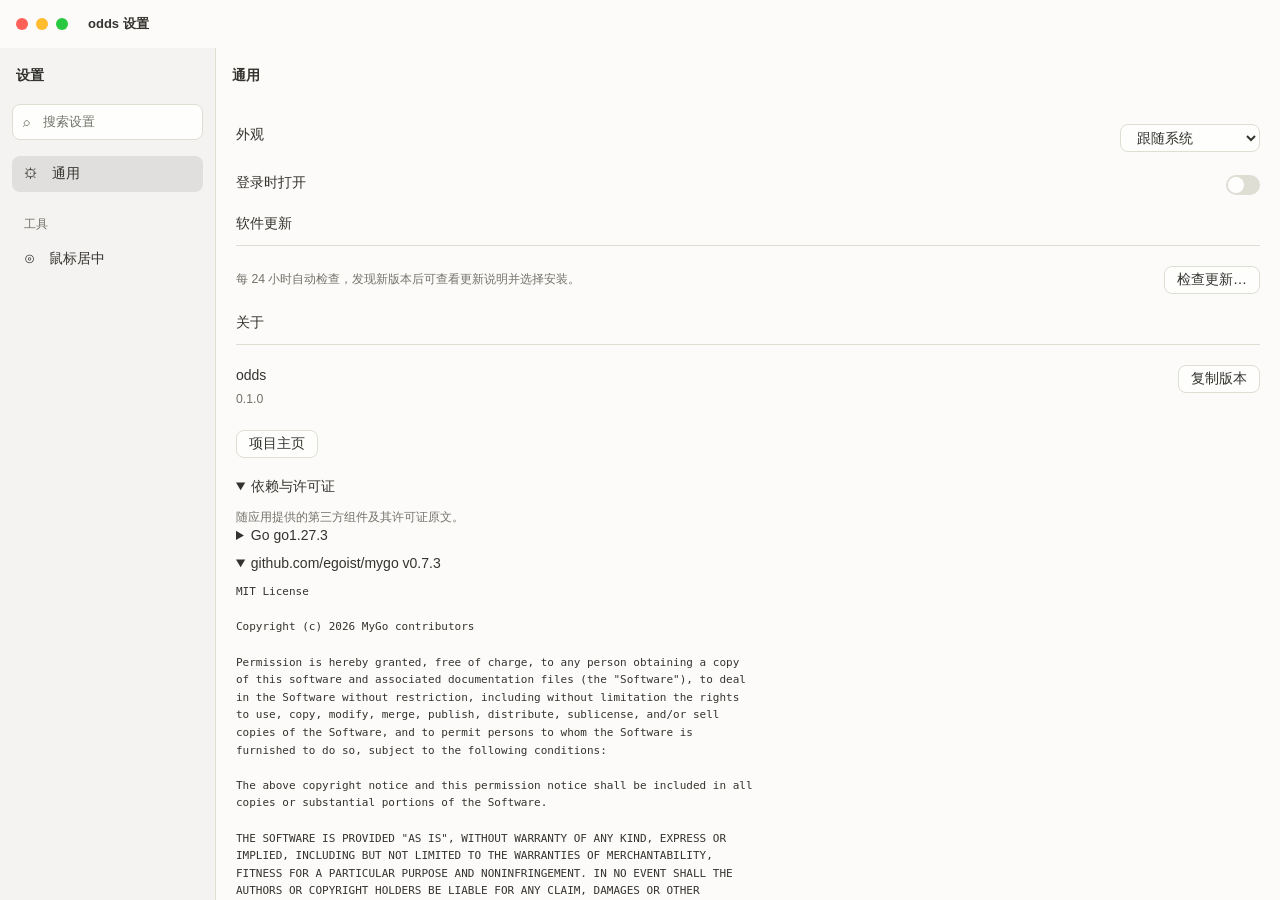
==== design/about-details.html @ 9516aa06 "feat(desktop): harden settings and prepare first release Preserve compatible configuration fields an" ====
<!doctype html><html lang="zh-CN"><head><meta charset="utf-8"><meta name="viewport" content="width=device-width,initial-scale=1"><title data-copy="AboutDetailsDocument"></title><link rel="stylesheet" href="settings.css"><script defer src="copy.js"></script></head><body class=" "><header class="chrome"><i class="dot"></i><i class="dot"></i><i class="dot"></i><span data-copy="SettingsWindow"></span></header><div class="layout"><aside><div class="aside-title"><h1 data-copy="Settings"></h1></div><div class="search" data-copy="SearchSettings"></div><div class="nav selected" data-copy="GeneralNavigation"></div><div class="section" data-copy="Tools"></div><div class="nav " data-copy="MouseCenterNavigation"></div></aside><main><header class="heading"><h1 class="page-title" data-copy="General"></h1></header><div class="mobile-nav"><select data-copy-label="SettingsCategories"><option data-copy="General"></option></select><div class="search" data-copy="SearchSettings"></div></div><div class="content"><section class="group"><div class="row"><div class="copy"><div class="label" data-copy="Appearance"></div></div><select data-copy-label="Appearance"><option data-copy="AppearanceSystem"></option><option data-copy="AppearanceLight"></option><option data-copy="AppearanceDark"></option></select></div><div class="row"><div class="copy"><div class="label" data-copy="OpenAtLogin"></div></div><div class="switch off" role="switch" aria-checked="false" data-copy-label="OpenAtLogin"></div></div></section><section class="group"><h2 class="group-title" data-copy="SoftwareUpdates"></h2><div class="row"><div class="copy"><div class="description" data-copy="UpdatesAutomatic"></div></div><button data-copy="CheckUpdates"></button></div></section><section class="group"><h2 class="group-title" data-copy="About"></h2><div class="row"><div class="copy"><div class="label" data-copy="AppName"></div><div class="description" data-copy="Version"></div></div><button data-copy="CopyVersion"></button></div><div class="actions"><button data-copy="ProjectPage"></button></div><details open><summary data-copy="Dependencies"></summary><p class="hint" data-copy="DependenciesDetail"></p><details><summary data-copy="DependencyGo"></summary></details><details open><summary data-copy="DependencyMyGo"></summary><div class="license" data-copy="MyGoLicense"></div></details></details></section></div></main></div></body></html>
---- design/settings.css ----
:root{color-scheme:light;--bg:#fcfbf9;--surface:#fefefd;--text:#33332f;--muted:#72726a;--border:#deded5;--accent:#bd481b;--danger:#b4444c;--tint:rgba(51,51,47,.035);font-family:-apple-system,BlinkMacSystemFont,"Segoe UI",sans-serif;font-size:14px;color:var(--text);background:var(--bg)}
*{box-sizing:border-box}body{margin:0;height:100dvh;display:flex;flex-direction:column}.dark{color-scheme:dark;--bg:#211f1c;--surface:#2b2925;--text:#eeeae2;--muted:#bdb6aa;--border:#504b43;--accent:#ed986e;--danger:#e58f95;--tint:rgba(238,234,226,.035)}
.chrome{height:48px;flex-shrink:0;display:flex;align-items:center;padding:0 16px;gap:8px;font-size:13px;font-weight:600}.dot{width:12px;height:12px;border-radius:50%;background:#ff6058}.dot:nth-child(2){background:#febc2e}.dot:nth-child(3){background:#28c840}.chrome span:last-child{margin-left:12px}
.layout{display:flex;flex:1;min-height:0}aside{width:216px;flex-shrink:0;border-right:1px solid var(--border);background:var(--tint);padding:0 12px}h1,.page-title{font-size:14px;margin:0;font-weight:650}.aside-title{height:56px;display:flex;align-items:center;padding-left:4px}.search{background:var(--surface);border:1px solid var(--border);border-radius:8px;padding:8px 10px;color:var(--muted);font-size:13px;margin-bottom:16px}.nav{padding:9px 12px;border-radius:8px;margin-bottom:4px;display:flex;gap:10px;align-items:center}.selected{background:color-mix(in srgb,var(--text) 10%,transparent);color:var(--text)}.section{color:var(--muted);font-size:12px;padding:20px 12px 8px}main{min-width:0;flex:1;overflow:auto}.heading{height:56px;padding:12px 16px;display:flex;align-items:center;justify-content:space-between;gap:12px}.status{font-size:12px;color:var(--muted)}.content{padding:20px;display:flex;flex-direction:column;gap:20px}.intro{margin:0;color:var(--muted);line-height:1.6}.group{display:flex;flex-direction:column;gap:20px}.group-title{margin:0;border-bottom:1px solid var(--border);padding-bottom:12px;font-size:14px;font-weight:500}.row{display:flex;gap:12px;align-items:flex-start}.copy{flex:1;min-width:0}.label{line-height:1.5}.description{white-space:pre-line;color:var(--muted);font-size:12.25px;line-height:1.6;margin-top:4px;overflow-wrap:anywhere}.control,button,select{font:inherit;border:1px solid var(--border);border-radius:8px;background:var(--surface);color:var(--text);min-height:28px;padding:4px 12px;flex-shrink:0}.control{min-width:132px;text-align:center}select{min-width:140px}button{cursor:pointer}button:focus-visible,select:focus-visible{outline:2px solid var(--accent);outline-offset:2px}.switch{width:34px;height:20px;border-radius:20px;background:var(--accent);position:relative;margin-top:3px;flex-shrink:0}.switch:after{content:"";position:absolute;right:2px;top:2px;border-radius:50%;height:16px;width:16px;background:var(--surface)}.off{background:var(--border)}.off:after{left:2px}.recording{color:var(--accent);border-color:var(--accent);background:color-mix(in srgb,var(--accent) 12%,transparent)}.muted{color:var(--muted)}.danger{color:var(--danger)}.notice{border-bottom:1px solid var(--border);padding:12px 16px;background:color-mix(in srgb,var(--danger) 6%,var(--bg))}.notice-top{display:flex;align-items:center;gap:12px;justify-content:space-between}.notice .description{white-space:pre-line;margin-top:6px}.mobile-nav{display:none}.actions{display:flex;gap:6px}.hint{font-size:12.25px;color:var(--muted);line-height:1.6;margin:0}
@media(max-width:619px){aside{display:none}.mobile-nav{display:flex;flex-direction:column;padding:0 12px 12px;gap:8px}.mobile-nav select{width:100%}.mobile-nav .search{margin:0}.row{flex-direction:column;gap:12px}.control{align-self:flex-start}.content{padding:20px}.notice-top{flex-wrap:wrap}.status{font-size:11px}}

.action-row{justify-content:flex-end}.action-row button{align-self:flex-end}

.license{white-space:pre-wrap;overflow-wrap:anywhere;font:11px/1.6 ui-monospace,monospace;margin-top:12px}details{min-width:0}summary{cursor:pointer;margin-bottom:12px}
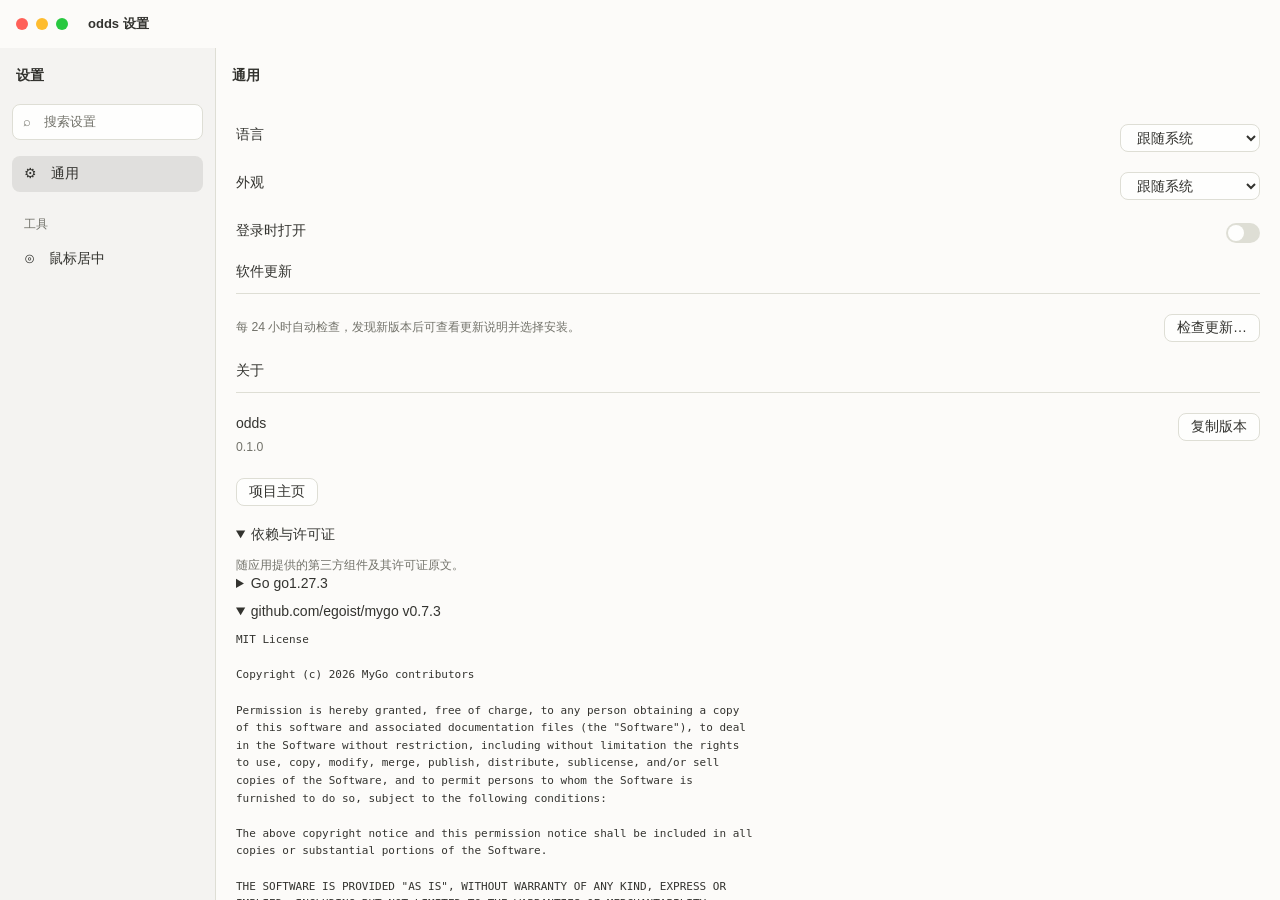
==== commit fd0aa8b5: "feat(desktop): add bilingual UI and use DMG for updates" ====
--- a/design/about-details.html
+++ b/design/about-details.html
@@ -1 +1 @@
-<!doctype html><html lang="zh-CN"><head><meta charset="utf-8"><meta name="viewport" content="width=device-width,initial-scale=1"><title data-copy="AboutDetailsDocument"></title><link rel="stylesheet" href="settings.css"><script defer src="copy.js"></script></head><body class=" "><header class="chrome"><i class="dot"></i><i class="dot"></i><i class="dot"></i><span data-copy="SettingsWindow"></span></header><div class="layout"><aside><div class="aside-title"><h1 data-copy="Settings"></h1></div><div class="search" data-copy="SearchSettings"></div><div class="nav selected" data-copy="GeneralNavigation"></div><div class="section" data-copy="Tools"></div><div class="nav " data-copy="MouseCenterNavigation"></div></aside><main><header class="heading"><h1 class="page-title" data-copy="General"></h1></header><div class="mobile-nav"><select data-copy-label="SettingsCategories"><option data-copy="General"></option></select><div class="search" data-copy="SearchSettings"></div></div><div class="content"><section class="group"><div class="row"><div class="copy"><div class="label" data-copy="Appearance"></div></div><select data-copy-label="Appearance"><option data-copy="AppearanceSystem"></option><option data-copy="AppearanceLight"></option><option data-copy="AppearanceDark"></option></select></div><div class="row"><div class="copy"><div class="label" data-copy="OpenAtLogin"></div></div><div class="switch off" role="switch" aria-checked="false" data-copy-label="OpenAtLogin"></div></div></section><section class="group"><h2 class="group-title" data-copy="SoftwareUpdates"></h2><div class="row"><div class="copy"><div class="description" data-copy="UpdatesAutomatic"></div></div><button data-copy="CheckUpdates"></button></div></section><section class="group"><h2 class="group-title" data-copy="About"></h2><div class="row"><div class="copy"><div class="label" data-copy="AppName"></div><div class="description" data-copy="Version"></div></div><button data-copy="CopyVersion"></button></div><div class="actions"><button data-copy="ProjectPage"></button></div><details open><summary data-copy="Dependencies"></summary><p class="hint" data-copy="DependenciesDetail"></p><details><summary data-copy="DependencyGo"></summary></details><details open><summary data-copy="DependencyMyGo"></summary><div class="license" data-copy="MyGoLicense"></div></details></details></section></div></main></div></body></html>
+<!doctype html><html lang="zh-CN"><head><meta charset="utf-8"><meta name="viewport" content="width=device-width,initial-scale=1"><title data-copy="AboutDetailsDocument"></title><link rel="stylesheet" href="settings.css"><script defer src="copy.js"></script></head><body class=" "><header class="chrome"><i class="dot"></i><i class="dot"></i><i class="dot"></i><span data-copy="SettingsWindow"></span></header><div class="layout"><aside><div class="aside-title"><h1 data-copy="Settings"></h1></div><div class="search" data-copy="SearchSettings"></div><div class="nav selected" data-copy="GeneralNavigation"></div><div class="section" data-copy="Tools"></div><div class="nav " data-copy="MouseCenterNavigation"></div></aside><main><header class="heading"><h1 class="page-title" data-copy="General"></h1></header><div class="mobile-nav"><select data-copy-label="SettingsCategories"><option data-copy="General"></option></select><div class="search" data-copy="SearchSettings"></div></div><div class="content"><section class="group"><div class="row"><div class="copy"><div class="label" data-copy="Language"></div></div><select data-copy-label="Language"><option data-copy="LanguageSystem"></option><option data-copy="LanguageEnglish"></option><option data-copy="LanguageChinese"></option></select></div><div class="row"><div class="copy"><div class="label" data-copy="Appearance"></div></div><select data-copy-label="Appearance"><option data-copy="AppearanceSystem"></option><option data-copy="AppearanceLight"></option><option data-copy="AppearanceDark"></option></select></div><div class="row"><div class="copy"><div class="label" data-copy="OpenAtLogin"></div></div><div class="switch off" role="switch" aria-checked="false" data-copy-label="OpenAtLogin"></div></div></section><section class="group"><h2 class="group-title" data-copy="SoftwareUpdates"></h2><div class="row"><div class="copy"><div class="description" data-copy="UpdatesAutomatic"></div></div><button data-copy="CheckUpdates"></button></div></section><section class="group"><h2 class="group-title" data-copy="About"></h2><div class="row"><div class="copy"><div class="label" data-copy="AppName"></div><div class="description" data-copy="Version"></div></div><button data-copy="CopyVersion"></button></div><div class="actions"><button data-copy="ProjectPage"></button></div><details open><summary data-copy="Dependencies"></summary><p class="hint" data-copy="DependenciesDetail"></p><details><summary data-copy="DependencyGo"></summary></details><details open><summary data-copy="DependencyMyGo"></summary><div class="license" data-copy="MyGoLicense"></div></details></details></section></div></main></div></body></html>
